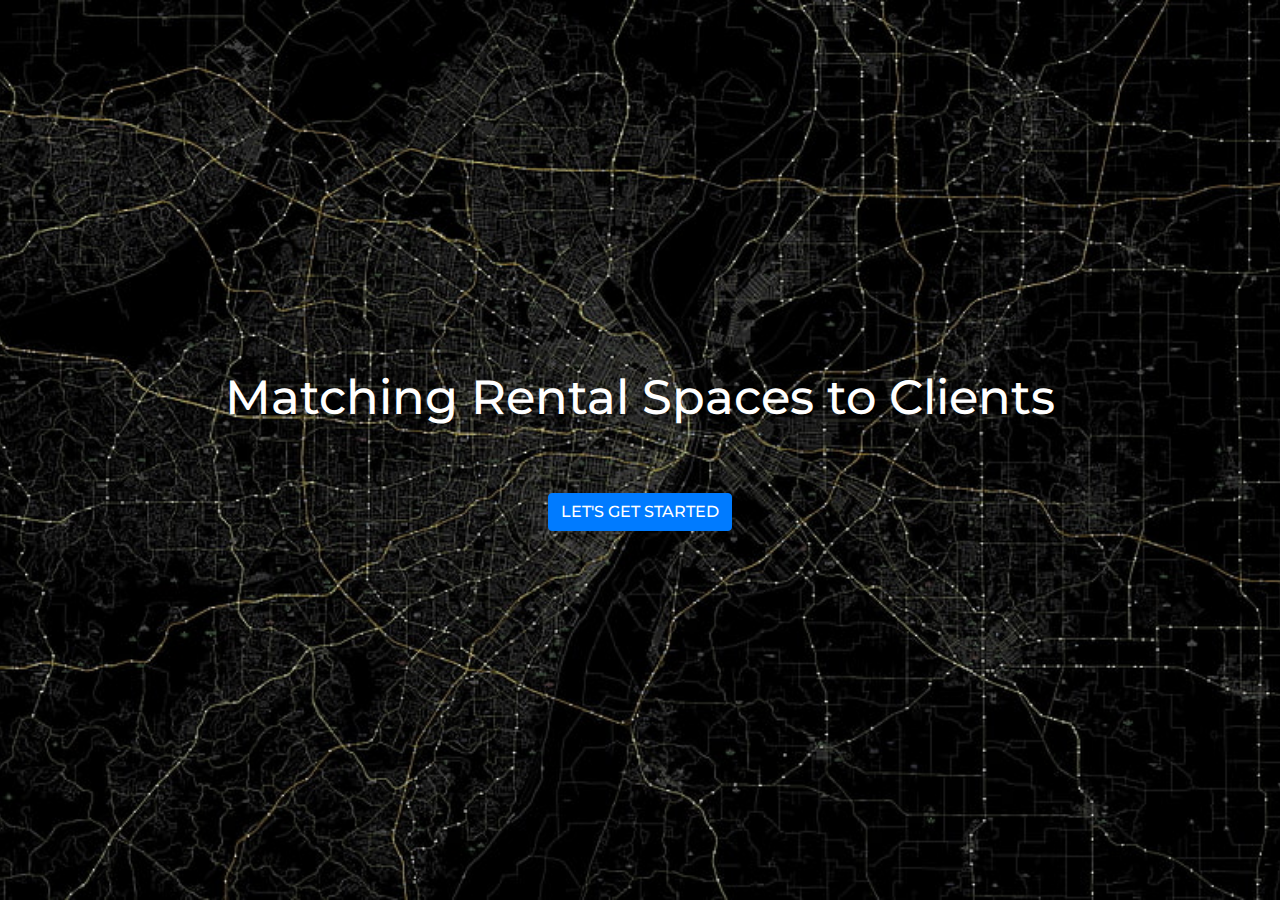
==== index.html @ df3a557c "that didn't work, let's try inside <h1>" ====
<!DOCTYPE html>
<html>
  <head>
    <title>Where?</title>

    <!-- Google Fonts -->
    <link href="https://fonts.googleapis.com/css?family=Montserrat" rel="stylesheet">

    <!-- Note that the below Bootstrap file is a specific version. If you grab the most
    current from Bootstrap website, you will see the button grow transition being a lot faster
    than in my video. Use whichever style sheet you like best! -->
    <!-- Bootstrap CSS from a CDN. This way you don't have to include the bootstrap file yourself -->
    <link rel="stylesheet" href="https://maxcdn.bootstrapcdn.com/bootstrap/4.0.0/css/bootstrap.min.css" integrity="sha384-Gn5384xqQ1aoWXA+058RXPxPg6fy4IWvTNh0E263XmFcJlSAwiGgFAW/dAiS6JXm" crossorigin="anonymous">

    <!-- My own stylesheet -->
    <link href="style.css" rel="stylesheet">
  </head>
  <body>
    <header class="startup text-center text-white d-flex">
      <div class="container my-auto">
        <div class="row">
          <div class="col-lg-12 my-auto">
            <h1>
              Matching Rental Spaces to Clients
              <br>
              <br>
            </h1>
          </div>
          <div class="col-lg-12 my-auto">
            <!-- Begin MailChimp Signup Form -->
<link href="//cdn-images.mailchimp.com/embedcode/slim-10_7.css" rel="stylesheet" type="text/css">
<style type="text/css">
	#mc_embed_signup{clear:left; font:14px Helvetica,Arial,sans-serif; }
	/* Add your own MailChimp form style overrides in your site stylesheet or in this style block.
	   We recommend moving this block and the preceding CSS link to the HEAD of your HTML file. */
</style>
<div id="mc_embed_signup">
<form action="https://where.us18.list-manage.com/subscribe/post?u=2cc8e32b3740e7286ac5396be&amp;id=3093b3d5aa" method="post" id="mc-embedded-subscribe-form" name="mc-embedded-subscribe-form" class="validate" target="_blank" novalidate>
    <div id="mc_embed_signup_scroll">

    <!-- real people should not fill this in and expect good things - do not remove this or risk form bot signups-->
    <div style="position: absolute; left: -5000px;" aria-hidden="true"><input type="text" name="b_2cc8e32b3740e7286ac5396be_3093b3d5aa" tabindex="-1" value=""></div>
    <div class="clear"><input class="btn btn-primary" type="submit" value="Let's Get Started" name="subscribe" id="mc-embedded-subscribe" class="button"></div>
    </div>
</form>
</div>

<!--End mc_embed_signup-->
          </div>
        </div>
      </div>
    </header>

  </body>

</html>
---- style.css ----
body,
html {
  width: 100%;
  height: 100%;
}

body {
  font-family: 'Montserrat', sans-serif;
}

header.startup {
  background-position: center;
  background-image: url("map.jpg");
  background-size: cover;
  height: 100%;
}

header.startup h1 {
  font-size: 3em;
}

.btn {
  font-weight: 500;
  text-transform: uppercase;
  font-family: 'Montserrat', sans-serif;
  margin-top: 150px;
  display: table;
  margin: 0 auto;
}

.btn-primary:hover {
  transform: scale(1.1);
  background-color: #033154;
  cursor: pointer;
}
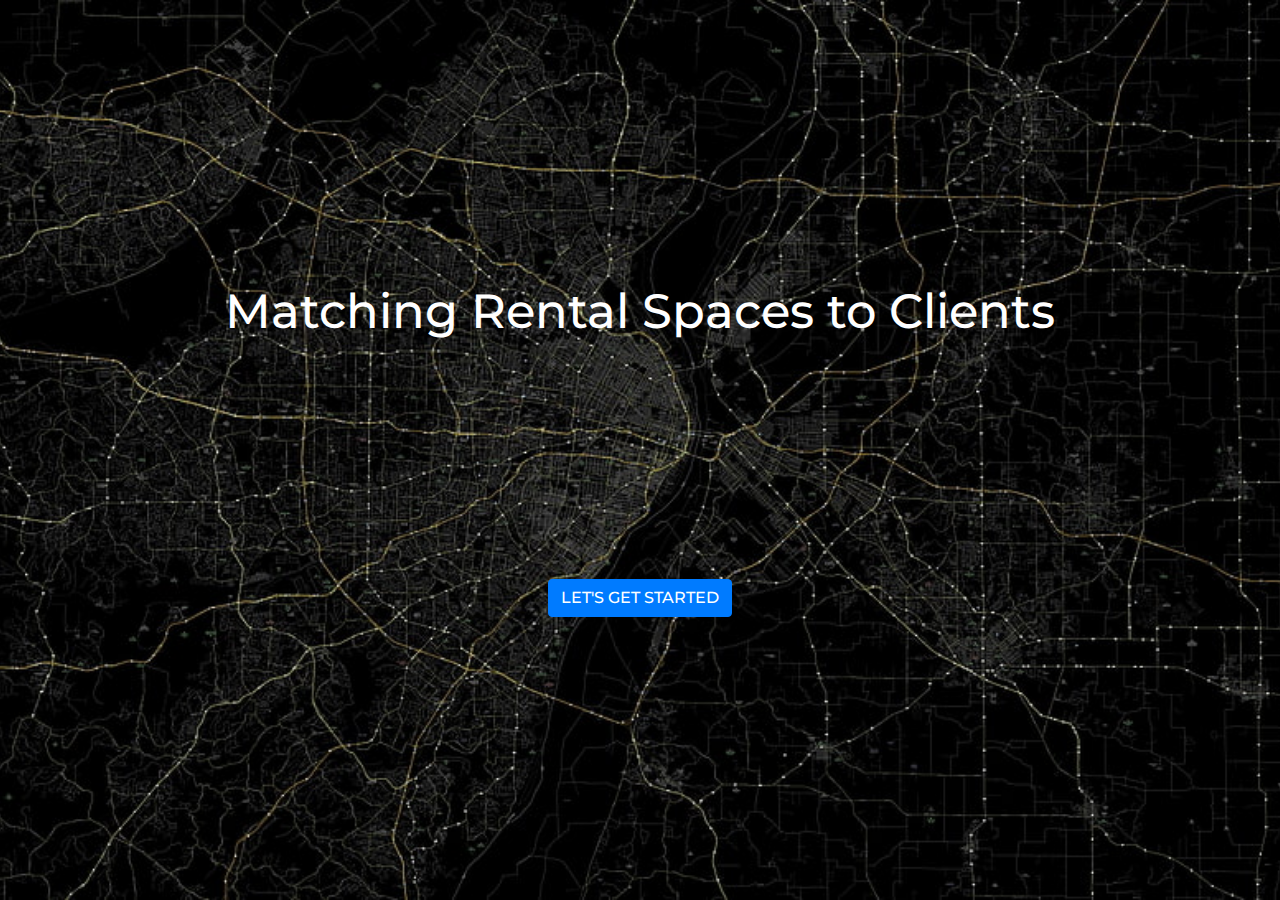
==== commit 3e25b0ae: "nice, that worked!" ====
--- a/index.html
+++ b/index.html
@@ -22,6 +22,9 @@
           <div class="col-lg-12 my-auto">
             <h1>
               Matching Rental Spaces to Clients
+              <br>
+              <br>
+              <br>
               <br>
               <br>
             </h1>
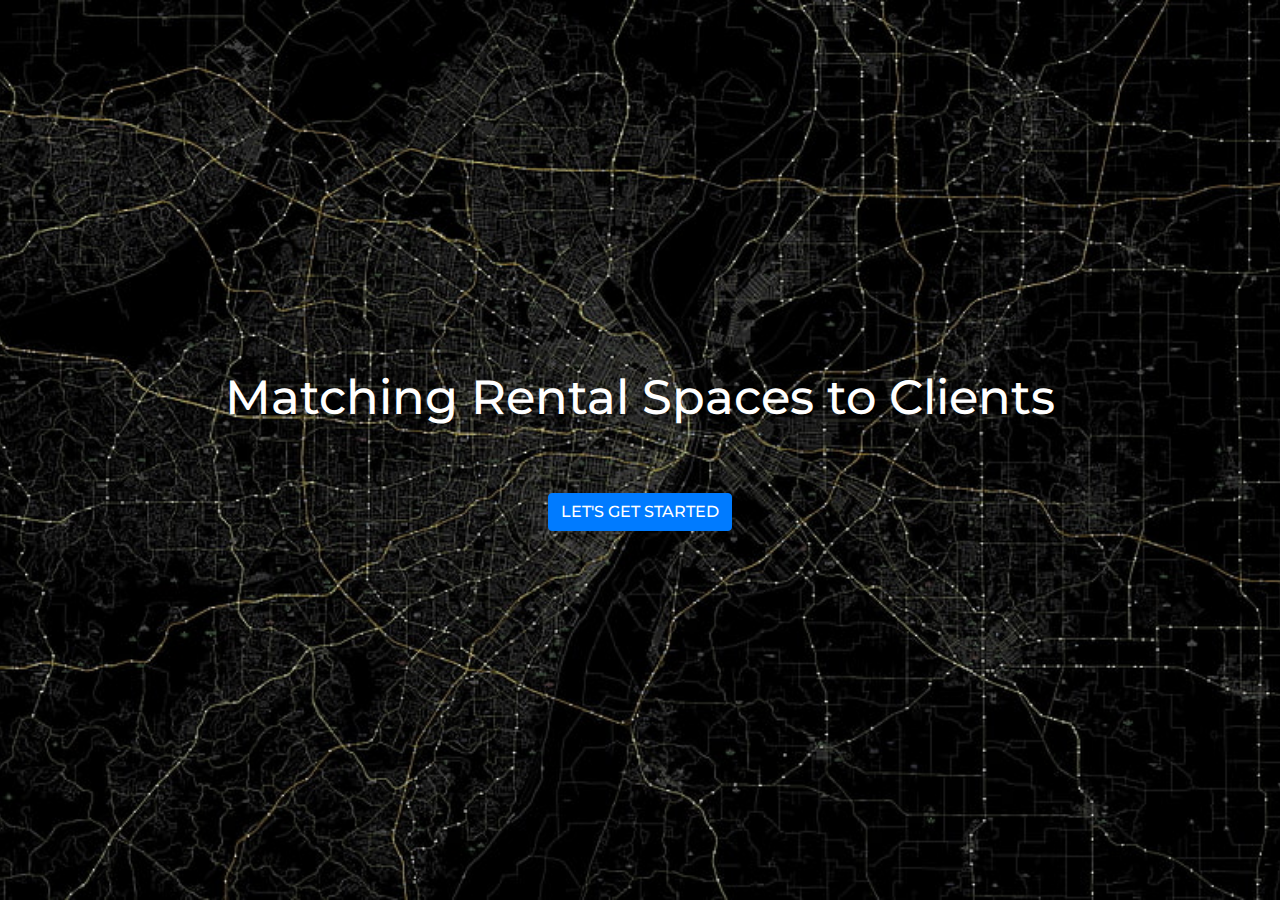
==== commit d9bd0f45: "fixed spacing" ====
--- a/index.html
+++ b/index.html
@@ -22,9 +22,6 @@
           <div class="col-lg-12 my-auto">
             <h1>
               Matching Rental Spaces to Clients
-              <br>
-              <br>
-              <br>
               <br>
               <br>
             </h1>
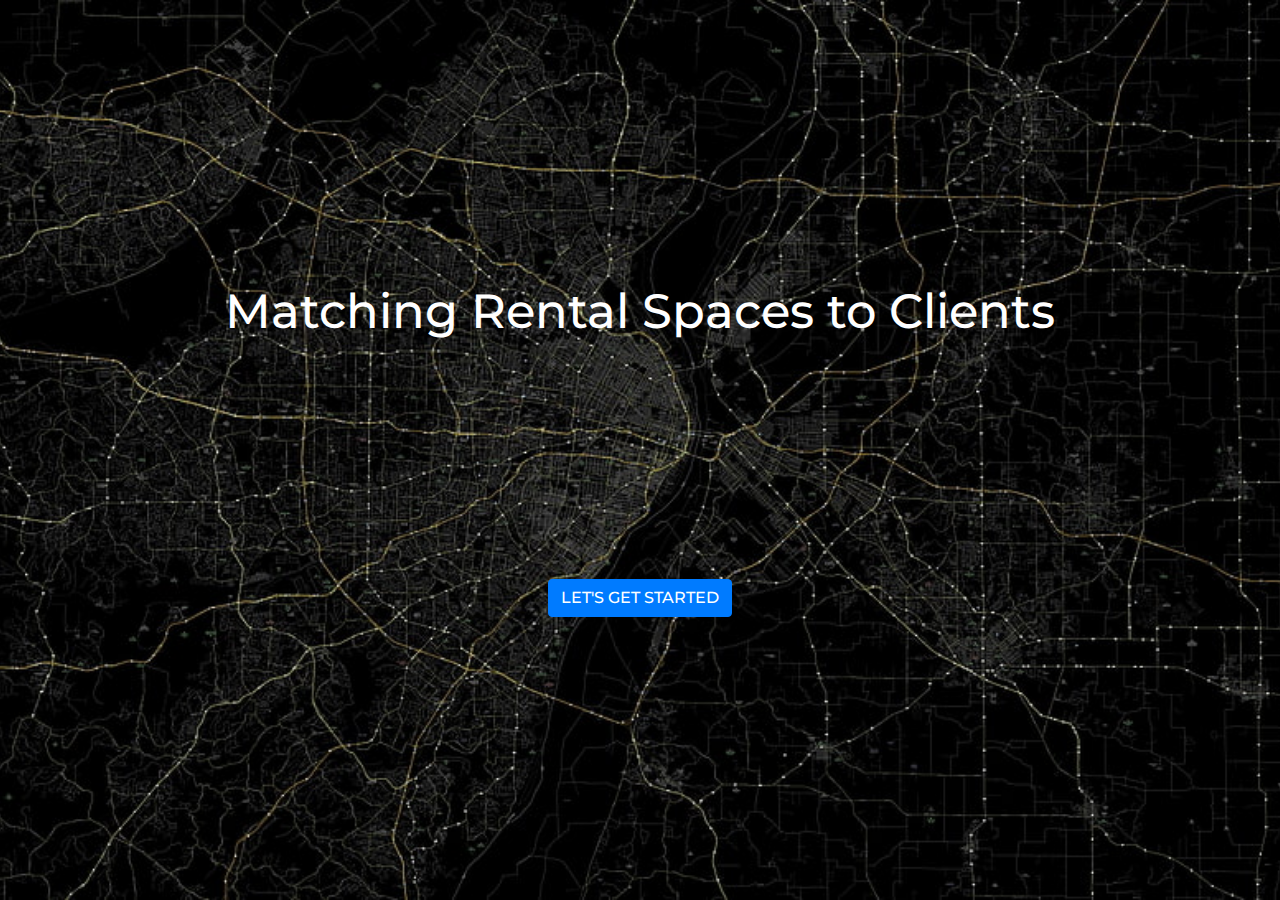
==== commit a4a87259: "fixing spacing" ====
--- a/index.html
+++ b/index.html
@@ -22,6 +22,9 @@
           <div class="col-lg-12 my-auto">
             <h1>
               Matching Rental Spaces to Clients
+              <br>
+              <br>
+              <br>
               <br>
               <br>
             </h1>
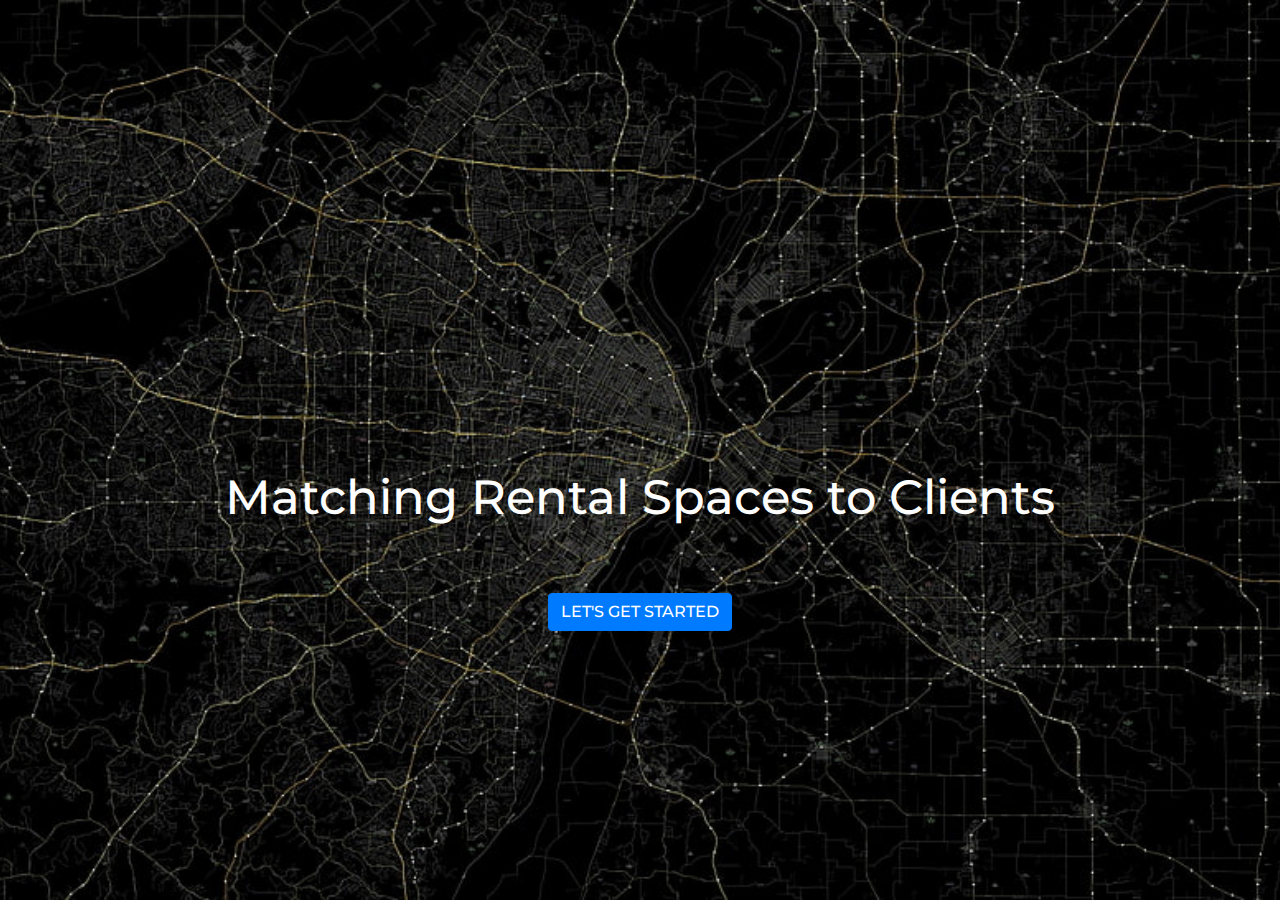
==== commit 2253d7dd: "still spacing" ====
--- a/index.html
+++ b/index.html
@@ -22,9 +22,6 @@
           <div class="col-lg-12 my-auto">
             <h1>
               Matching Rental Spaces to Clients
-              <br>
-              <br>
-              <br>
               <br>
               <br>
             </h1>
--- a/style.css
+++ b/style.css
@@ -7,6 +7,10 @@
 
 body {
   font-family: 'Montserrat', sans-serif;
+}
+
+h1 {
+  margin-top: 200px;
 }
 
 header.startup {
@@ -21,6 +25,7 @@
 }
 
 .btn {
+  margin-top: 200px;
   font-weight: 500;
   text-transform: uppercase;
   font-family: 'Montserrat', sans-serif;
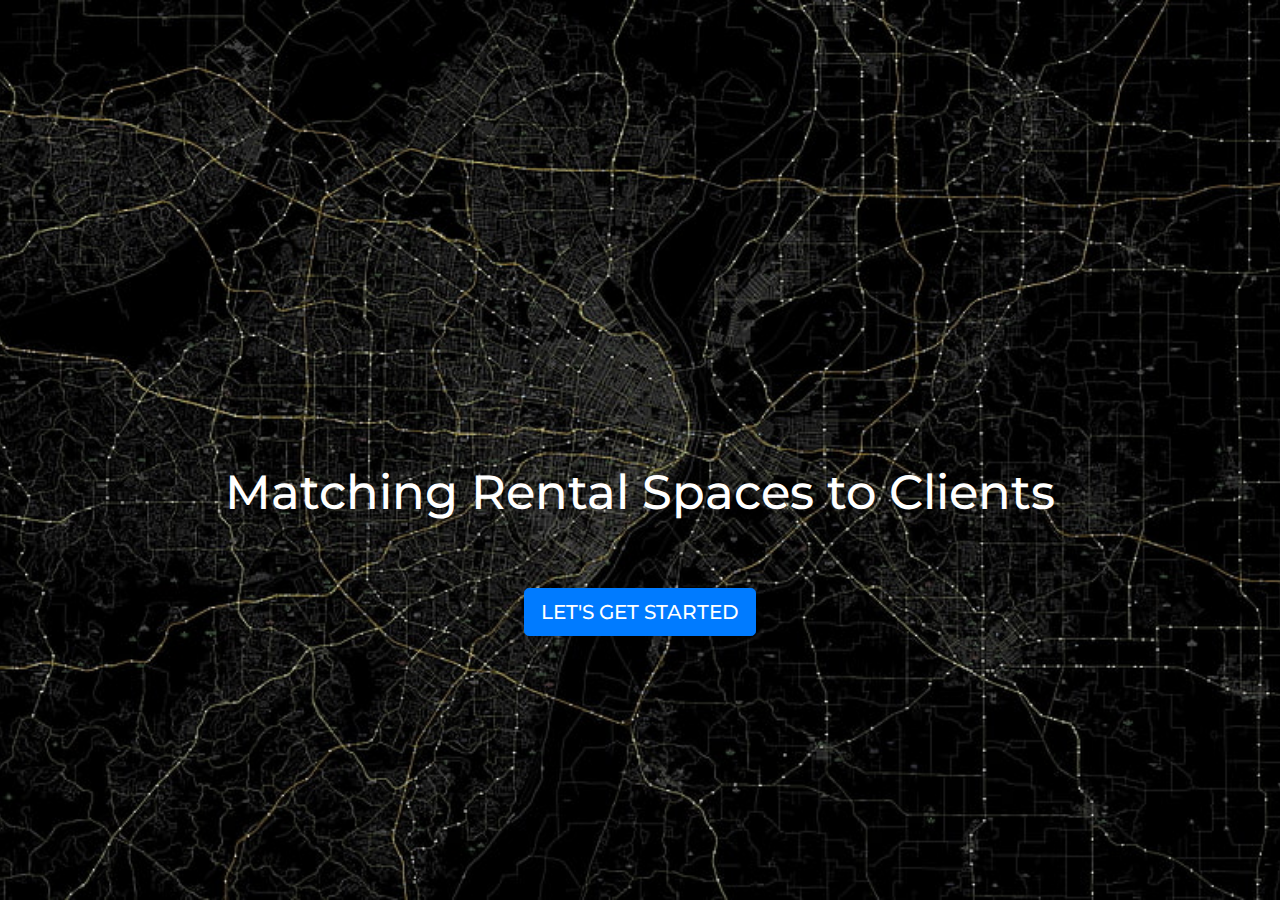
==== commit d24d84a6: "thicc button" ====
--- a/index.html
+++ b/index.html
@@ -40,7 +40,7 @@
 
     <!-- real people should not fill this in and expect good things - do not remove this or risk form bot signups-->
     <div style="position: absolute; left: -5000px;" aria-hidden="true"><input type="text" name="b_2cc8e32b3740e7286ac5396be_3093b3d5aa" tabindex="-1" value=""></div>
-    <div class="clear"><input class="btn btn-primary" type="submit" value="Let's Get Started" name="subscribe" id="mc-embedded-subscribe" class="button"></div>
+    <div class="clear"><input class="btn btn-primary btn-lg" type="submit" value="Let's Get Started" name="subscribe" id="mc-embedded-subscribe" class="button"></div>
     </div>
 </form>
 </div>
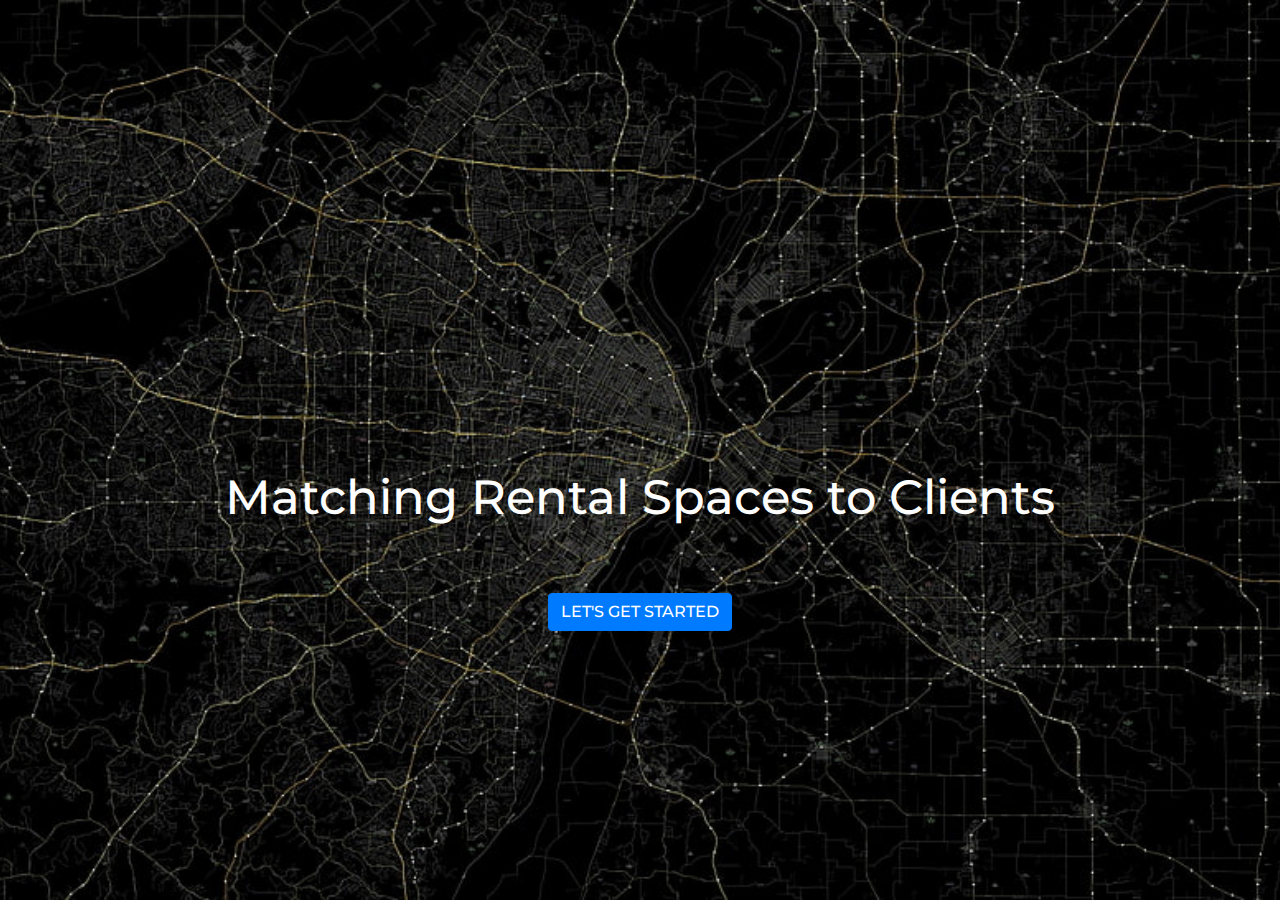
==== commit 2d4a0cc3: "mixed up the spacing with the thicc button" ====
--- a/index.html
+++ b/index.html
@@ -40,7 +40,7 @@
 
     <!-- real people should not fill this in and expect good things - do not remove this or risk form bot signups-->
     <div style="position: absolute; left: -5000px;" aria-hidden="true"><input type="text" name="b_2cc8e32b3740e7286ac5396be_3093b3d5aa" tabindex="-1" value=""></div>
-    <div class="clear"><input class="btn btn-primary btn-lg" type="submit" value="Let's Get Started" name="subscribe" id="mc-embedded-subscribe" class="button"></div>
+    <div class="clear"><input class="btn btn-primary" type="submit" value="Let's Get Started" name="subscribe" id="mc-embedded-subscribe" class="button"></div>
     </div>
 </form>
 </div>
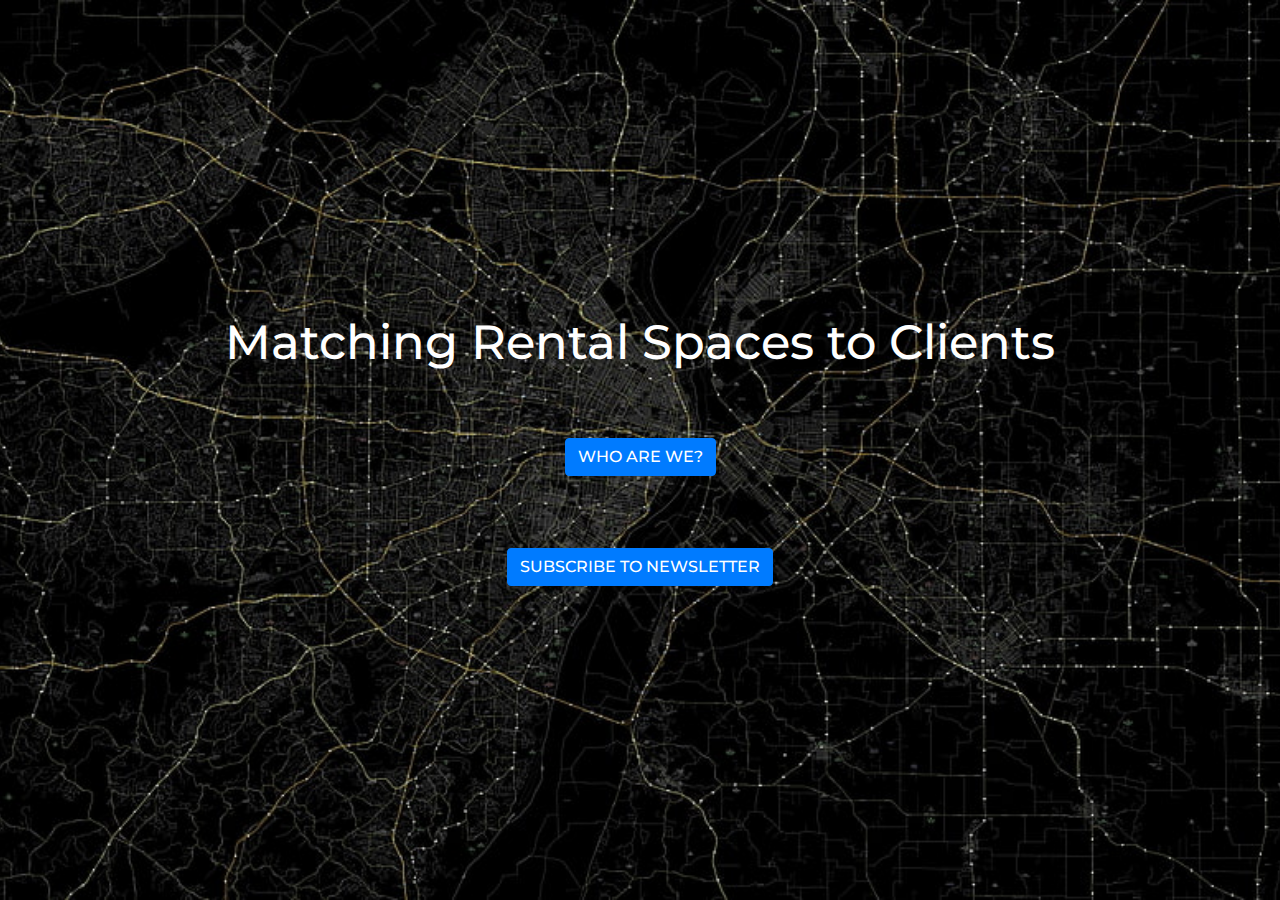
==== commit 88a04a42: "Added about button" ====
--- a/index.html
+++ b/index.html
@@ -27,20 +27,18 @@
             </h1>
           </div>
           <div class="col-lg-12 my-auto">
+
+            <button class="btn btn-primary"><a href="about.html">Who are we?</a></button>
+<br><br><br>
             <!-- Begin MailChimp Signup Form -->
-<link href="//cdn-images.mailchimp.com/embedcode/slim-10_7.css" rel="stylesheet" type="text/css">
-<style type="text/css">
-	#mc_embed_signup{clear:left; font:14px Helvetica,Arial,sans-serif; }
-	/* Add your own MailChimp form style overrides in your site stylesheet or in this style block.
-	   We recommend moving this block and the preceding CSS link to the HEAD of your HTML file. */
-</style>
+
 <div id="mc_embed_signup">
 <form action="https://where.us18.list-manage.com/subscribe/post?u=2cc8e32b3740e7286ac5396be&amp;id=3093b3d5aa" method="post" id="mc-embedded-subscribe-form" name="mc-embedded-subscribe-form" class="validate" target="_blank" novalidate>
     <div id="mc_embed_signup_scroll">
 
     <!-- real people should not fill this in and expect good things - do not remove this or risk form bot signups-->
     <div style="position: absolute; left: -5000px;" aria-hidden="true"><input type="text" name="b_2cc8e32b3740e7286ac5396be_3093b3d5aa" tabindex="-1" value=""></div>
-    <div class="clear"><input class="btn btn-primary" type="submit" value="Let's Get Started" name="subscribe" id="mc-embedded-subscribe" class="button"></div>
+    <div class="clear"><input class="btn btn-primary" type="submit" value="Subscribe to Newsletter" name="subscribe" id="mc-embedded-subscribe" class="button"></div>
     </div>
 </form>
 </div>
--- a/style.css
+++ b/style.css
@@ -10,7 +10,6 @@
 }
 
 h1 {
-  margin-top: 200px;
 }
 
 header.startup {
@@ -25,11 +24,11 @@
 }
 
 .btn {
-  margin-top: 200px;
+  color: white;
+  margin-top: 300px;
   font-weight: 500;
   text-transform: uppercase;
   font-family: 'Montserrat', sans-serif;
-  margin-top: 150px;
   display: table;
   margin: 0 auto;
 }
@@ -39,3 +38,25 @@
   background-color: #033154;
   cursor: pointer;
 }
+
+a {
+  color: white;
+  text-decoration: none;
+}
+
+a:link {
+color: white;
+}
+
+a:visited {
+color: white;
+}
+
+a:hover {
+color: white;
+text-decoration: none;
+}
+
+a:active {
+color: white;
+}
